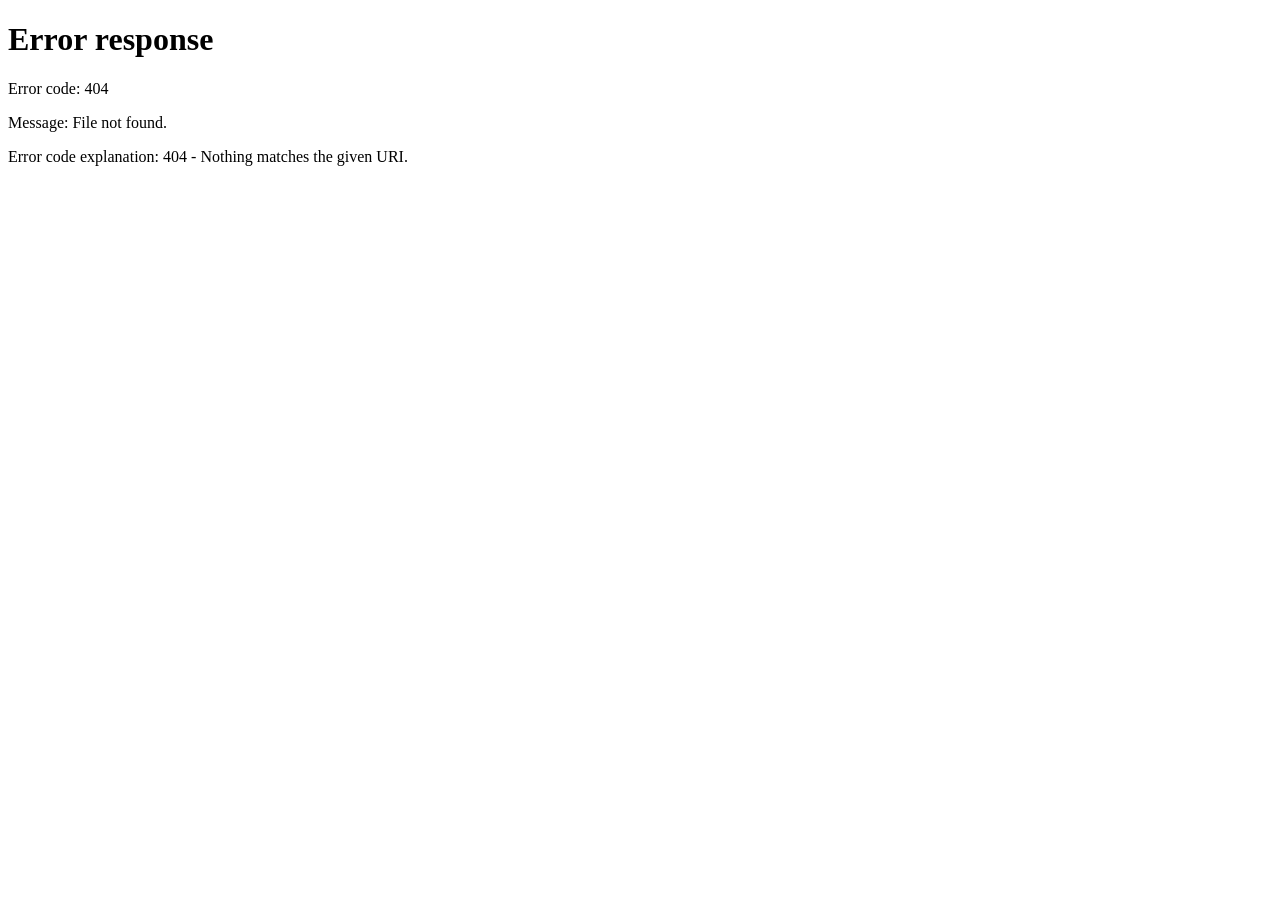
==== gym-frontend/attendance.html @ 558bffee "feat(attendance): add persisted history endpoints and UI" ====
<!DOCTYPE html>
<html lang="en">
<head>
  <meta charset="UTF-8" />
  <meta name="viewport" content="width=device-width, initial-scale=1.0" />
  <title>Attendance – GymMS</title>
  <link rel="stylesheet" href="style.css" />
</head>
<body>

<nav></nav>

<div class="page">
  <h1>Attendance</h1>

  <div class="card">
    <h2>Mark Check-In</h2>
    <form id="attendanceForm">
      <div class="form-grid">
        <div class="form-group">
          <label for="memberId">Member ID</label>
          <input id="memberId" type="number" placeholder="1" required />
        </div>
        <div class="form-group">
          <label for="checkinTime">Check-In Time</label>
          <input id="checkinTime" type="time" required />
        </div>
      </div>
      <br />
      <button type="submit" class="btn btn-success">Mark Attendance</button>
    </form>
  </div>

  <!-- Attendance history -->
  <div class="card">
    <h2>Attendance History</h2>
    <div class="row" style="margin-bottom:1rem;">
      <div class="form-group" style="flex:1;min-width:140px;">
        <label for="historyMemberId">Member ID</label>
        <input id="historyMemberId" type="number" placeholder="1" />
      </div>
      <button id="historyBtn" class="btn btn-secondary">Load History</button>
    </div>
    <div class="table-wrap">
      <table>
        <thead>
          <tr><th>ID</th><th>Member ID</th><th>Date</th><th>Check-In Time</th></tr>
        </thead>
        <tbody id="logBody">
          <tr><td colspan="4" class="empty" style="text-align:center;">No history loaded yet.</td></tr>
        </tbody>
      </table>
    </div>
  </div>
</div>

<div id="toast"></div>
<script src="auth.js"></script>
<script src="api.js"></script>
<script>
  const session = requireRole(['ADMIN', 'RECEPTIONIST']);
  if (!session) throw new Error('redirect');

  // Pre-fill datetime to now
  (function () {
    const el = document.getElementById('checkinTime');
    const now = new Date();
    el.value = now.toTimeString().slice(0, 5);
  })();

  document.getElementById('attendanceForm').addEventListener('submit', async e => {
    e.preventDefault();
    const memberId   = +document.getElementById('memberId').value;
    const checkinTime = document.getElementById('checkinTime').value;
    try {
      const data = await markAttendance({ memberId, checkinTime });
      toast(`Attendance marked for member ${memberId}`);
      document.getElementById('memberId').value = '';
      document.getElementById('historyMemberId').value = memberId;
      loadHistory(memberId);
    } catch (err) { toast(err.message, 'err'); }
  });

  document.getElementById('historyBtn').addEventListener('click', () => {
    const memberId = +document.getElementById('historyMemberId').value;
    if (!memberId) return toast('Enter a member ID', 'err');
    loadHistory(memberId);
  });

  async function loadHistory(memberId) {
    const tbody = document.getElementById('logBody');
    try {
      const rows = await getAttendance(memberId);
      if (!rows || rows.length === 0) {
        tbody.innerHTML = '<tr><td colspan="4" class="empty" style="text-align:center;">No attendance history found.</td></tr>';
        return;
      }
      tbody.innerHTML = rows.map(r => `
        <tr>
          <td>${r.id}</td>
          <td>${r.member?.id ?? '—'}</td>
          <td>${r.date ?? '—'}</td>
          <td>${r.checkinTime ?? '—'}</td>
        </tr>`).join('');
    } catch (err) {
      tbody.innerHTML = '<tr><td colspan="4" class="empty" style="text-align:center;">Unable to load history.</td></tr>';
      toast(err.message, 'err');
    }
  }
</script>
</body>
</html>
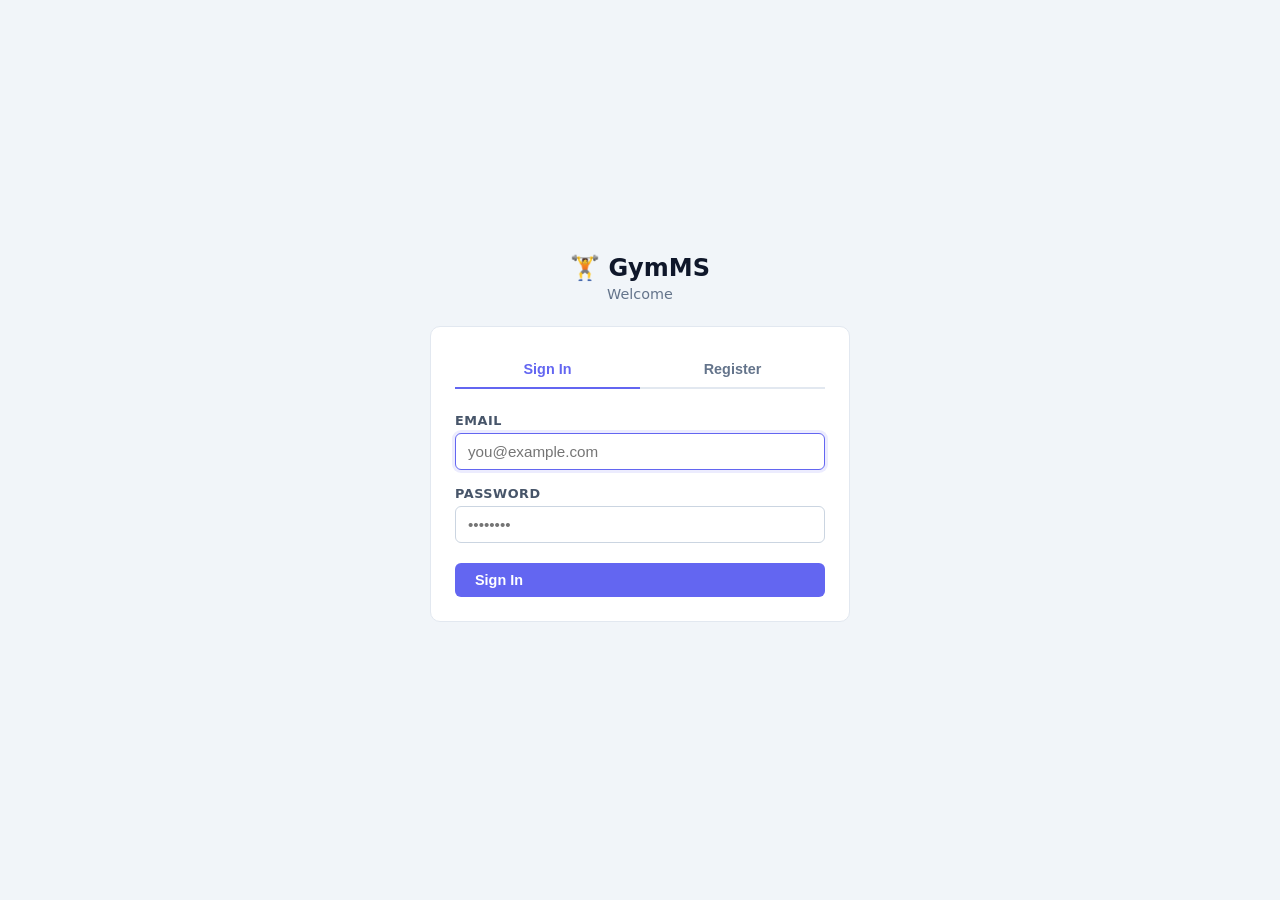
==== commit 5cad5a58: "feat(attendance-ui): replace member IDs with selector" ====
--- a/gym-frontend/attendance.html
+++ b/gym-frontend/attendance.html
@@ -18,8 +18,10 @@
     <form id="attendanceForm">
       <div class="form-grid">
         <div class="form-group">
-          <label for="memberId">Member ID</label>
-          <input id="memberId" type="number" placeholder="1" required />
+          <label for="memberSelect">Member</label>
+          <select id="memberSelect" required>
+            <option value="">Select member…</option>
+          </select>
         </div>
         <div class="form-group">
           <label for="checkinTime">Check-In Time</label>
@@ -36,8 +38,10 @@
     <h2>Attendance History</h2>
     <div class="row" style="margin-bottom:1rem;">
       <div class="form-group" style="flex:1;min-width:140px;">
-        <label for="historyMemberId">Member ID</label>
-        <input id="historyMemberId" type="number" placeholder="1" />
+        <label for="historyMemberSelect">Member</label>
+        <select id="historyMemberSelect">
+          <option value="">Select member…</option>
+        </select>
       </div>
       <button id="historyBtn" class="btn btn-secondary">Load History</button>
     </div>
@@ -58,8 +62,10 @@
 <script src="auth.js"></script>
 <script src="api.js"></script>
 <script>
-  const session = requireRole(['ADMIN', 'RECEPTIONIST']);
+  const session = requireRole(['ADMIN', 'RECEPTIONIST', 'TRAINER']);
   if (!session) throw new Error('redirect');
+  const memberSelect = document.getElementById('memberSelect');
+  const historyMemberSelect = document.getElementById('historyMemberSelect');
 
   // Pre-fill datetime to now
   (function () {
@@ -70,22 +76,33 @@
 
   document.getElementById('attendanceForm').addEventListener('submit', async e => {
     e.preventDefault();
-    const memberId   = +document.getElementById('memberId').value;
+    const memberId   = +memberSelect.value;
+    if (!memberId) return toast('Select a member', 'err');
     const checkinTime = document.getElementById('checkinTime').value;
     try {
       const data = await markAttendance({ memberId, checkinTime });
       toast(`Attendance marked for member ${memberId}`);
-      document.getElementById('memberId').value = '';
-      document.getElementById('historyMemberId').value = memberId;
+      memberSelect.value = '';
+      historyMemberSelect.value = String(memberId);
       loadHistory(memberId);
     } catch (err) { toast(err.message, 'err'); }
   });
 
   document.getElementById('historyBtn').addEventListener('click', () => {
-    const memberId = +document.getElementById('historyMemberId').value;
-    if (!memberId) return toast('Enter a member ID', 'err');
+    const memberId = +historyMemberSelect.value;
+    if (!memberId) return toast('Select a member', 'err');
     loadHistory(memberId);
   });
+
+  async function initMemberSelectors() {
+    const members = await searchUsers({ role: 'MEMBER', limit: 50 });
+    const options = ['<option value="">Select member…</option>'];
+    members.forEach(member => {
+      options.push(`<option value="${member.id}">${member.name} (${member.email})</option>`);
+    });
+    memberSelect.innerHTML = options.join('');
+    historyMemberSelect.innerHTML = options.join('');
+  }
 
   async function loadHistory(memberId) {
     const tbody = document.getElementById('logBody');
@@ -107,6 +124,10 @@
       toast(err.message, 'err');
     }
   }
+
+  initMemberSelectors().catch(err => {
+    toast(err.message || 'Unable to load members', 'err');
+  });
 </script>
 </body>
 </html>
--- a/gym-frontend/style.css
+++ b/gym-frontend/style.css
@@ -0,0 +1,246 @@
+/* ===== Reset & Base ===== */
+*, *::before, *::after { box-sizing: border-box; margin: 0; padding: 0; }
+
+body {
+  font-family: system-ui, -apple-system, sans-serif;
+  background: #f1f5f9;
+  color: #1e293b;
+  min-height: 100vh;
+}
+
+a { color: inherit; text-decoration: none; }
+
+/* ===== Nav ===== */
+nav {
+  background: #1e293b;
+  padding: 0 2rem;
+  display: flex;
+  align-items: center;
+  gap: 0.25rem;
+  height: 56px;
+}
+
+nav .brand {
+  font-size: 1.1rem;
+  font-weight: 700;
+  color: #f8fafc;
+  margin-right: auto;
+  letter-spacing: 0.02em;
+}
+
+nav a {
+  color: #94a3b8;
+  font-size: 0.875rem;
+  padding: 0.4rem 0.75rem;
+  border-radius: 6px;
+  transition: background 0.15s, color 0.15s;
+}
+
+nav a:hover, nav a.active {
+  background: #334155;
+  color: #f8fafc;
+}
+
+.nav-user {
+  color: #94a3b8;
+  font-size: 0.8rem;
+  margin-right: 0.5rem;
+}
+
+.nav-role {
+  color: #818cf8;
+  font-weight: 700;
+  text-transform: uppercase;
+  letter-spacing: 0.04em;
+}
+
+/* ===== Layout ===== */
+.page {
+  max-width: 900px;
+  margin: 2rem auto;
+  padding: 0 1rem;
+}
+
+h1 {
+  font-size: 1.5rem;
+  font-weight: 700;
+  margin-bottom: 1.5rem;
+  color: #0f172a;
+}
+
+h2 {
+  font-size: 1.1rem;
+  font-weight: 600;
+  margin-bottom: 1rem;
+  color: #0f172a;
+}
+
+/* ===== Card ===== */
+.card {
+  background: #fff;
+  border: 1px solid #e2e8f0;
+  border-radius: 10px;
+  padding: 1.5rem;
+  margin-bottom: 1.5rem;
+}
+
+/* ===== Form ===== */
+.form-grid {
+  display: grid;
+  grid-template-columns: 1fr 1fr;
+  gap: 1rem;
+}
+
+@media (max-width: 600px) { .form-grid { grid-template-columns: 1fr; } }
+
+.form-group {
+  display: flex;
+  flex-direction: column;
+  gap: 0.35rem;
+}
+
+.form-group.full { grid-column: 1 / -1; }
+
+label {
+  font-size: 0.8rem;
+  font-weight: 600;
+  color: #475569;
+  text-transform: uppercase;
+  letter-spacing: 0.04em;
+}
+
+input, select, textarea {
+  padding: 0.55rem 0.75rem;
+  border: 1px solid #cbd5e1;
+  border-radius: 6px;
+  font-size: 0.95rem;
+  color: #1e293b;
+  background: #fff;
+  transition: border-color 0.15s;
+  width: 100%;
+}
+
+input:focus, select:focus, textarea:focus {
+  outline: none;
+  border-color: #6366f1;
+  box-shadow: 0 0 0 3px rgba(99,102,241,0.12);
+}
+
+textarea { resize: vertical; min-height: 80px; }
+
+/* ===== Buttons ===== */
+.btn {
+  display: inline-flex;
+  align-items: center;
+  gap: 0.4rem;
+  padding: 0.55rem 1.25rem;
+  border: none;
+  border-radius: 6px;
+  font-size: 0.9rem;
+  font-weight: 600;
+  cursor: pointer;
+  transition: opacity 0.15s, transform 0.1s;
+}
+
+.btn:hover { opacity: 0.88; }
+.btn:active { transform: scale(0.98); }
+
+.btn-primary   { background: #6366f1; color: #fff; }
+.btn-success   { background: #22c55e; color: #fff; }
+.btn-secondary { background: #e2e8f0; color: #1e293b; }
+
+.btn-sm { padding: 0.35rem 0.85rem; font-size: 0.8rem; }
+
+/* ===== Table ===== */
+.table-wrap { overflow-x: auto; }
+
+table {
+  width: 100%;
+  border-collapse: collapse;
+  font-size: 0.9rem;
+}
+
+th, td {
+  text-align: left;
+  padding: 0.65rem 0.85rem;
+  border-bottom: 1px solid #e2e8f0;
+}
+
+th {
+  background: #f8fafc;
+  font-size: 0.75rem;
+  font-weight: 700;
+  text-transform: uppercase;
+  letter-spacing: 0.05em;
+  color: #64748b;
+}
+
+tr:last-child td { border-bottom: none; }
+tr:hover td { background: #f8fafc; }
+
+/* ===== Toast ===== */
+#toast {
+  position: fixed;
+  bottom: 1.5rem;
+  right: 1.5rem;
+  padding: 0.75rem 1.25rem;
+  border-radius: 8px;
+  font-size: 0.9rem;
+  font-weight: 600;
+  color: #fff;
+  opacity: 0;
+  pointer-events: none;
+  transition: opacity 0.3s;
+  z-index: 999;
+}
+#toast.show { opacity: 1; pointer-events: auto; }
+#toast.ok  { background: #22c55e; }
+#toast.err { background: #ef4444; }
+
+/* ===== Badge ===== */
+.badge {
+  display: inline-block;
+  padding: 0.2rem 0.6rem;
+  border-radius: 999px;
+  font-size: 0.75rem;
+  font-weight: 700;
+}
+.badge-green  { background: #dcfce7; color: #166534; }
+.badge-blue   { background: #dbeafe; color: #1e40af; }
+.badge-yellow { background: #fef9c3; color: #854d0e; }
+.badge-red    { background: #fee2e2; color: #991b1b; }
+
+/* ===== Stat cards ===== */
+.stats {
+  display: grid;
+  grid-template-columns: repeat(auto-fit, minmax(180px, 1fr));
+  gap: 1rem;
+  margin-bottom: 1.5rem;
+}
+
+.stat-card {
+  background: #fff;
+  border: 1px solid #e2e8f0;
+  border-radius: 10px;
+  padding: 1.25rem 1.5rem;
+}
+
+.stat-card .value {
+  font-size: 2rem;
+  font-weight: 800;
+  color: #6366f1;
+  line-height: 1;
+}
+
+.stat-card .label {
+  font-size: 0.78rem;
+  color: #64748b;
+  margin-top: 0.35rem;
+  font-weight: 600;
+  text-transform: uppercase;
+  letter-spacing: 0.05em;
+}
+
+/* ===== Misc ===== */
+.empty { color: #94a3b8; font-size: 0.9rem; padding: 1rem 0; }
+.row { display: flex; gap: 1rem; flex-wrap: wrap; align-items: flex-end; }
